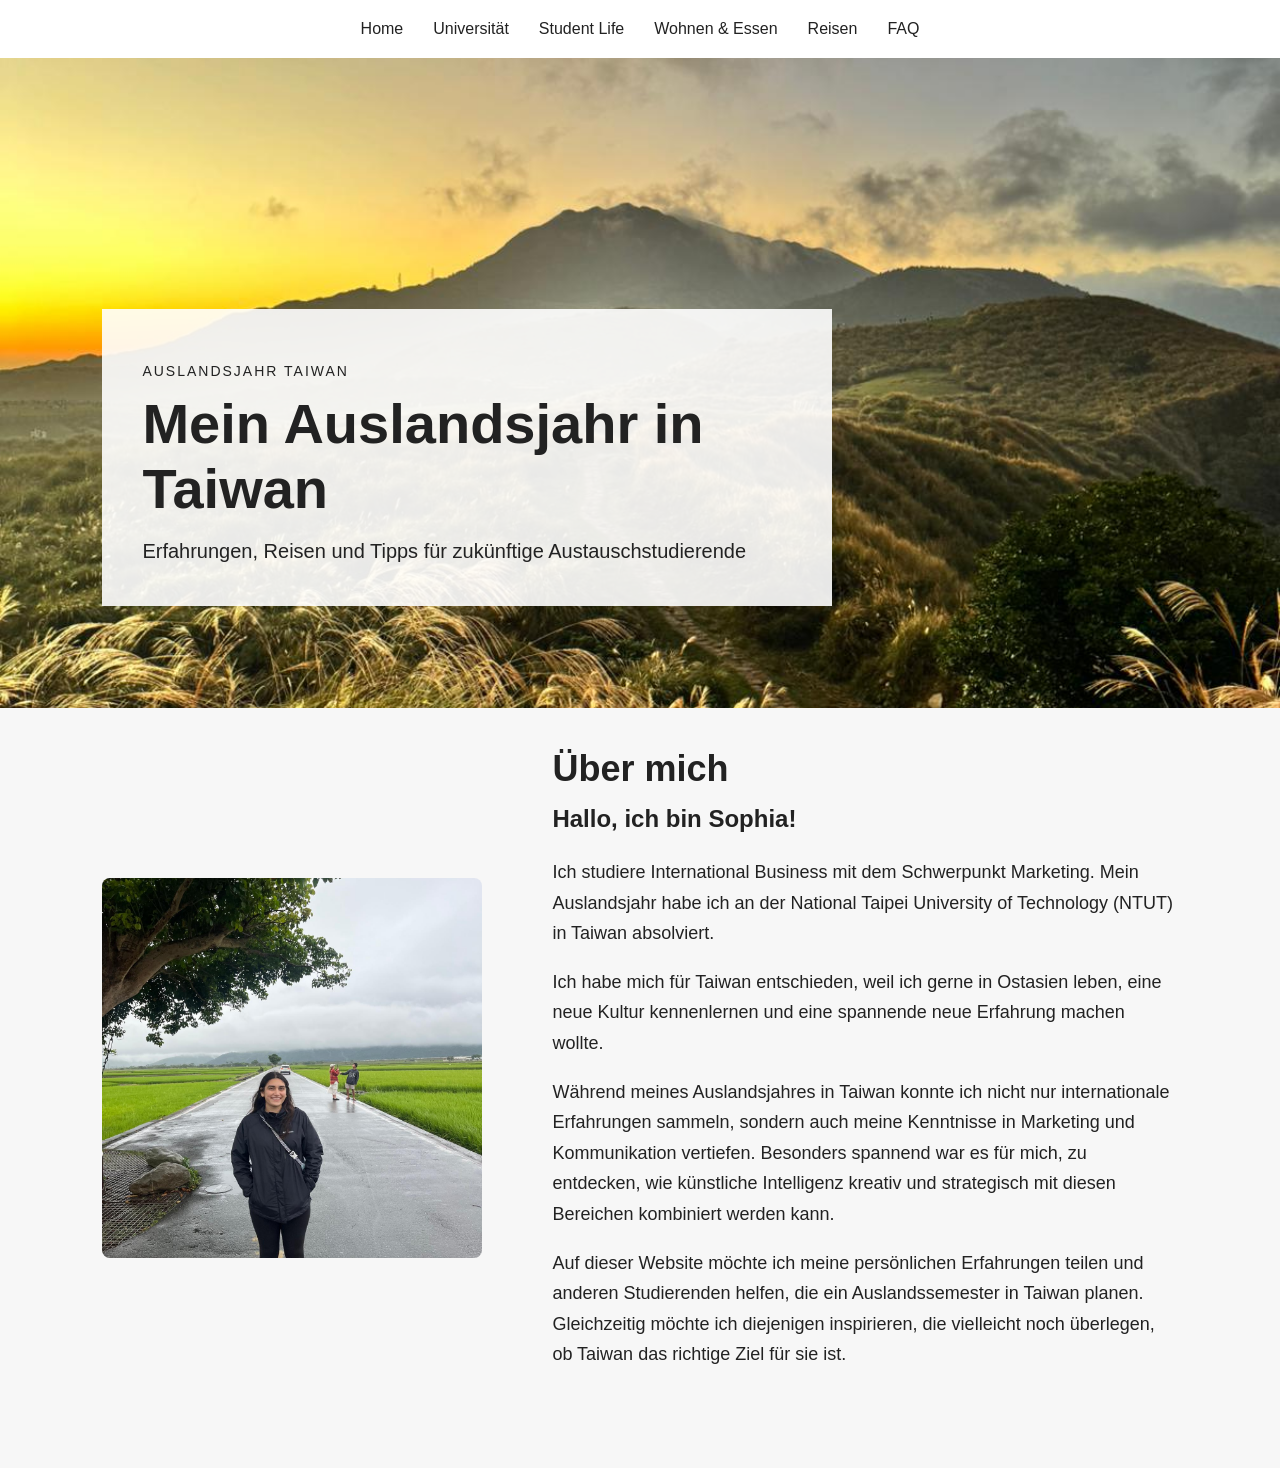
==== index.html @ 9a6781ed "Initial website upload" ====
<!DOCTYPE html>
<html lang="de">
<head>
      <meta charset="UTF-8">
    <meta name="viewport" content="width=device-width, initial-scale=1.0">
    <title>Mein Auslandsjahr in Taiwan</title>
    <link rel="stylesheet" href="style.css">
</head>

<body>

    <header>
    <nav>
        <a href="index.html">Home</a>
        <a href="universitaet.html">Universität</a>
        <a href="student-life.html">Student Life</a>
        <a href="wohnen-essen.html">Wohnen &amp; Essen</a>
        <a href="reisen.html">Reisen</a>
        <a href="tipps.html">FAQ</a>
    </nav>

    <div class="hero">
        <div class="hero-text">
            <p class="hero-label">Auslandsjahr Taiwan</p>

            <h1>Mein Auslandsjahr in Taiwan</h1>

            <p class="hero-subtitle">
                Erfahrungen, Reisen und Tipps für zukünftige Austauschstudierende
            </p>
        </div>
    </div>
</header>
<main>
    <section id="ueber-mich" class="profile-section">
        <div class="profil-container">

            <div class="profil-image">
                <img src="images/profil.jpeg" alt="Sophia in Taiwan">
            </div>

            <div class="profil-text">
                <h2>Über mich</h2>

                <h3>Hallo, ich bin Sophia!</h3>

                <p>
                    Ich studiere International Business mit dem Schwerpunkt Marketing.
                    Mein Auslandsjahr habe ich an der National Taipei University of
                    Technology (NTUT) in Taiwan absolviert.
                </p>

                <p>
                    Ich habe mich für Taiwan entschieden, weil ich gerne in Ostasien
                    leben, eine neue Kultur kennenlernen und eine spannende neue
                    Erfahrung machen wollte.
                </p>

                <p>
                    Während meines Auslandsjahres in Taiwan konnte ich nicht nur
                    internationale Erfahrungen sammeln, sondern auch meine
                    Kenntnisse in Marketing und Kommunikation vertiefen.
                    Besonders spannend war es für mich, zu entdecken, wie
                    künstliche Intelligenz kreativ und strategisch mit
                    diesen Bereichen kombiniert werden kann.
                </p>

                <p>
                    Auf dieser Website möchte ich meine persönlichen Erfahrungen teilen
                    und anderen Studierenden helfen, die ein Auslandssemester in Taiwan
                    planen. Gleichzeitig möchte ich diejenigen inspirieren, die vielleicht
                    noch überlegen, ob Taiwan das richtige Ziel für sie ist.
                </p>
            </div>
        </div>
    </section>

</main>

</body>
</html>
---- style.css ----
body {
    margin: 0;
    font-family: Arial, sans-serif;
    background-color: #f7f7f7;
    color: #222222;
}

/* Navigation */
nav {
    display: flex;
    justify-content: center;
    gap: 30px;
    padding: 20px;
    background-color: white;
}

nav a {
    color: #222222;
    text-decoration: none;
    font-size: 16px;
    font-weight: 500;
}

nav a:hover {
    color: #d34a3a;
}

/* Header */
.hero {
    min-height: 650px;
    background-image: url("images/taiwan-hero.jpeg");
    background-size: cover;
    background-position: center;
    display: flex;
    align-items: flex-end;
}

.hero-text {
    background-color: rgba(255, 255, 255, 0.9);
    margin: 8%;
    padding: 40px;
    max-width: 650px;
}

.hero-label {
    text-transform: uppercase;
    letter-spacing: 2px;
    font-size: 14px;
    margin-bottom: 12px;
}

.hero h1 {
    font-size: 56px;
    margin: 0 0 15px 0;
}

.hero-subtitle {
    font-size: 20px;
    line-height: 1.5;
    margin: 0;
}

.hero-image {
    display: none;
}

/* Hauptinhalt */
main {
    width: 84%;
    max-width: 1200px;
    margin: 0 auto;
}

/* Bereiche */
section {
    padding-top: 80px;
    padding-bottom: 80px;
}

.profile-section {
    padding-top: 40px;
}

.profil-container {
    display: grid;
    grid-template-columns: minmax(240px, 380px) minmax(0, 1fr);
    align-items: center;
    gap: 70px;
}

.profil-image img {
    display: block;
    width: 100%;
    aspect-ratio: 1 / 1;
    object-fit: cover;
    border-radius: 8px;
}

.profil-text h3 {
    margin: -10px 0 24px;
    font-size: 24px;
}

.profil-text p {
    margin: 0 0 18px;
}

.uni-intro {
    display: flex;
    align-items: center;
    gap: 60px;
    margin-bottom: 50px;
}

.uni-intro > div {
    flex: 1;
}

.uni-intro h3 {
    margin: 0 0 18px;
    font-size: 28px;
}

.uni-heading {
    display: flex;
    align-items: center;
    gap: 20px;
    margin-bottom: 25px;
}

.uni-logo {
    width: 75px;
    height: 75px;
    object-fit: contain;
    border-radius: 8px;
}

.uni-heading h3 {
    margin: 0;
    font-size: 28px;
}

.campus-image {
    display: block;
    width: 45%;
    height: 350px;
    object-fit: cover;
    border-radius: 12px;
}

.uni-facts {
    display: grid;
    grid-template-columns: repeat(3, 1fr);
    gap: 20px;
    margin-bottom: 70px;
}

.fact,
.uni-card {
    background-color: white;
    padding: 30px;
    border-radius: 12px;
}

.fact {
    text-align: center;
}

.fact span {
    font-size: 28px;
}

.fact h4,
.fact p,
.uni-card h4,
.uni-card p {
    margin: 0;
}

.student-life-header {
    margin-bottom: 60px;
}

.section-label {
    margin: 0 0 12px;
    color: #d34a3a;
    font-size: 14px;
    font-weight: 700;
    letter-spacing: 1.5px;
    text-transform: uppercase;
}

.student-life-header h2 {
    margin-bottom: 12px;
}

.student-life-header > p:last-child {
    margin: 0;
}

.life-block {
    display: grid;
    grid-template-columns: minmax(280px, 0.9fr) minmax(0, 1fr);
    align-items: center;
    gap: 60px;
    margin-bottom: 80px;
}

.life-block.reverse {
    grid-template-columns: minmax(0, 1fr) minmax(280px, 0.9fr);
}

.life-block.reverse > img {
    grid-column: 2;
    grid-row: 1;
}

.life-block.reverse .life-text {
    grid-column: 1;
    grid-row: 1;
}

.life-block > img {
    display: block;
    width: 100%;
    height: 360px;
    object-fit: cover;
    border-radius: 12px;
}

.life-number {
    margin: 0 0 10px;
    color: #d34a3a;
    font-size: 16px;
    font-weight: 700;
    letter-spacing: 2px;
}

.life-text h3 {
    margin: 0 0 18px;
    font-size: 30px;
}

.life-tags {
    display: flex;
    flex-wrap: wrap;
    gap: 8px;
    margin-bottom: 24px;
}

.life-tags span {
    padding: 7px 12px;
    background-color: white;
    border-radius: 999px;
    font-size: 14px;
}

.life-text > p:not(.life-number) {
    margin: 0 0 18px;
}

.wohnen-section {
    padding: 80px 0;
}

.wohnen-header {
    max-width: 760px;
    margin-bottom: 60px;
}

.wohnen-header h1 {
    font-size: 48px;
    margin: 10px 0 20px;
}

.small-label,
.section-label {
    text-transform: uppercase;
    letter-spacing: 2px;
    font-size: 13px;
    font-weight: 600;
}

.wohnen-main {
    display: grid;
    grid-template-columns: 1.1fr 1fr;
    gap: 60px;
    align-items: center;
    margin-bottom: 50px;
}
.wohnen-image img {
    width: 100%;
    height: 560px;
    object-fit: cover;
    border-radius: 14px;
}

.wohnen-content h2,
.wohnungssuche h2 {
    font-size: 32px;
    margin: 8px 0 20px;
}

.wohnen-facts {
    display: grid;
    grid-template-columns: 1fr 1fr;
    gap: 16px;
    margin-top: 30px;
}

.wohnen-fact {
    display: flex;
    gap: 14px;
    align-items: flex-start;
    background-color: white;
    padding: 20px;
    border-radius: 12px;
}

.wohnen-fact span {
    font-size: 24px;
}

.wohnen-fact p {
    margin: 5px 0 0;
    font-size: 15px;
}

.wohnen-tip {
    background-color: #f6ddd8;
    color: #222222;
    padding: 28px 35px;
    border-radius: 14px;
    margin: 45px 0 70px;
}

.wohnen-tip .small-label {
    color: #d84a3a;
    margin: 0 0 12px;
}

.wohnen-tip p:last-child {
    font-size: 18px;
    line-height: 1.6;
    max-width: 900px;
    margin: 0;
}

.wohnungssuche-heading {
    max-width: 700px;
    margin-bottom: 30px;
}

.housing-options {
    display: grid;
    grid-template-columns: repeat(2, 1fr);
    gap: 24px;
}

.housing-card {
    background-color: white;
    padding: 30px;
    border-radius: 14px;
}

.housing-card h3 {
    margin-top: 0;
}

.housing-link {
    display: inline-block;
    margin-top: 18px;
    font-weight: 600;
    color: #222222;
    text-decoration: none;
}

.housing-link:hover {
    text-decoration: underline;
}

.essen-section {
    padding: 100px 0;
}

.essen-header {
    max-width: 720px;
    margin-bottom: 70px;
}

.essen-header h2 {
    font-size: 44px;
    margin: 8px 0 16px;
}

.essen-label,
.essen-number {
    color: #d84a3a;
    font-size: 13px;
    font-weight: 700;
    letter-spacing: 2px;
}

.essen-label {
    margin: 0 0 12px;
}

.essen-block {
    margin-bottom: 90px;
    clear: both;
}

.essen-description {
    position: relative;
    max-width: 700px;
    margin-bottom: 30px;
}

.essen-number {
    display: block;
    margin-bottom: 8px;
}

.essen-description h3 {
    font-size: 30px;
    margin: 0 0 14px;
}

.essen-description p {
    margin: 0;
    font-size: 17px;
    line-height: 1.7;
}

.essen-gallery {
    display: grid;
    grid-template-columns: repeat(2, minmax(0, 1fr));
    gap: 20px;
    width: 100%;
    height: auto;
    align-items: stretch;
}

.essen-gallery.one-photo {
    grid-template-columns: 1fr;
}

.essen-gallery.two-photos {
    grid-template-columns: repeat(2, minmax(0, 1fr));
    height: auto;
}

.essen-gallery img {
    display: block;
    width: 100%;
    height: 360px;
    object-fit: cover;
    object-position: center;
    min-width: 0;
    border-radius: 14px;
    transition: transform 0.3s ease;
}

.essen-gallery.one-photo img {
    height: 460px;
}

.night-market-gallery img:nth-child(2) {
    object-position: center 25%;
}

.essen-favorites {
    display: grid;
    grid-template-columns: repeat(2, minmax(0, 1fr));
    gap: 20px;
}

.essen-favorite {
    position: relative;
    height: 300px;
    margin: 0;
    overflow: hidden;
    border-radius: 14px;
}

.essen-favorite img {
    display: block;
    width: 100%;
    height: 100%;
    object-fit: cover;
}

.essen-favorite figcaption {
    position: absolute;
    right: 14px;
    bottom: 14px;
    left: 14px;
    width: fit-content;
    max-width: calc(100% - 28px);
    padding: 9px 12px;
    border-radius: 8px;
    background: rgba(255, 255, 255, 0.92);
    color: #222;
    font-size: 14px;
    font-weight: 600;
}

.food-block {
    margin-bottom: 90px;
}

.food-text {
    max-width: 650px;
    margin-bottom: 28px;
}

.food-number {
    display: block;
    color: #d84a3a;
    font-size: 14px;
    font-weight: 700;
    letter-spacing: 2px;
    margin-bottom: 8px;
}

.food-text h3 {
    font-size: 30px;
    margin: 0 0 12px;
}

.food-text p {
    margin: 0;
    font-size: 17px;
    line-height: 1.7;
}

.food-gallery {
    display: grid;
    gap: 18px;
}

.food-gallery img,
.essen-gallery img,
.favorite-item img,
.essen-favorite img {
    width: 100%;
    height: 100%;
    object-fit: cover;
    object-position: center;
    display: block;
    border-radius: 14px;
    transition: transform 0.3s ease;
}

.food-gallery,
.essen-gallery,
.favorites-grid,
.essen-favorites {
    min-width: 0;
}

.food-gallery-two {
    grid-template-columns: 1.4fr 1fr;
    grid-auto-rows: 360px;
}

.food-gallery-three {
    grid-template-columns: repeat(3, 1fr);
    grid-auto-rows: 300px;
}

.food-gallery-large {
    grid-template-columns: 1fr;
}

.food-gallery-large img {
    height: 500px;
}

.favorites-grid {
    display: grid;
    grid-template-columns: repeat(2, 1fr);
    gap: 18px;
}

.favorite-item {
    position: relative;
    overflow: hidden;
    border-radius: 14px;
    height: 320px;
}

.favorite-item img,
.essen-favorite img {
    width: 100%;
    height: 100%;
    object-fit: cover;
}

.favorite-item:hover img {
    transform: scale(1.04);
}

.favorite-item span {
    position: absolute;
    left: 18px;
    bottom: 18px;
    background-color: rgba(255, 255, 255, 0.92);
    color: #222222;
    padding: 9px 14px;
    border-radius: 8px;
    font-size: 15px;
    font-weight: 600;
}

.housing-card h3 a {
    color: inherit;
    text-decoration: none;
}

.housing-card h3 a:hover {
    color: #d34a3a;
}

.reisen-section {
    padding: 80px 0;
}

.reisen-header {
    max-width: 760px;
    margin-bottom: 50px;
}

.reisen-label {
    margin: 0 0 12px;
    color: #d84a3a;
    font-size: 13px;
    font-weight: 700;
    letter-spacing: 2px;
}

.reisen-header h1 {
    margin: 0 0 18px;
    font-size: 46px;
}

.reisen-header > p:last-child {
    margin: 0;
    font-size: 18px;
    line-height: 1.7;
}

.reisen-grid {
    display: grid;
    grid-template-columns: repeat(2, minmax(0, 1fr));
    gap: 24px;
}

.reise-card {
    position: relative;
    min-width: 0;
    min-height: 370px;
    overflow: hidden;
    border-radius: 14px;
    background: #e7e0d9;
}

.reise-card > img {
    display: block;
    width: 100%;
    height: 100%;
    min-height: 370px;
    object-fit: cover;
    object-position: center;
    transition: transform 0.4s ease;
}

.reise-card:hover > img {
    transform: scale(1.04);
}

.reise-info {
    position: absolute;
    right: 0;
    bottom: 0;
    left: 0;
    padding: 58px 24px 24px;
    color: white;
    background: linear-gradient(transparent, rgba(0, 0, 0, 0.78));
}

.reise-info span {
    font-size: 12px;
    font-weight: 700;
    letter-spacing: 2px;
}

.reise-info h2 {
    margin: 8px 0;
    font-size: 28px;
}

.reise-info p {
    max-width: 520px;
    margin: 0;
    font-size: 16px;
    line-height: 1.5;
}

/* FAQ PAGE */
.faq-section {
    padding: 70px 0 110px;
}

.faq-hero {
    display: grid;
    grid-template-columns: 1.05fr 0.95fr;
    align-items: stretch;
    gap: 55px;
    align-items: center;
    margin-bottom: 100px;
}

.faq-hero-content {
    align-self: center;
    padding: 30px 0;
}

.faq-eyebrow {
    display: block;
    color: #d84a3a;
    font-size: 12px;
    font-weight: 700;
    letter-spacing: 2px;
    text-transform: uppercase;
}

.faq-hero-content h1 {
    font-size: clamp(40px, 5vw, 70px);
    line-height: 1.1;
    letter-spacing: -2px;
    margin: 25px 0;
}

.faq-hero-content h1 em {
    display: block;
    color: #d84a3a;
    font-style: normal;
}

.faq-hero-content > p {
    max-width: 470px;
    font-size: 17px;
    line-height: 1.85;
    color: #555;
}

.faq-explore {
    display: inline-flex;
    align-items: center;
    gap: 20px;
    margin-top: 25px;
    padding-bottom: 9px;
    border-bottom: 2px solid #d84a3a;
    color: #222;
    text-decoration: none;
    font-weight: 600;
    transition: color 0.2s ease;
}

.faq-explore:hover {
    color: #d84a3a;
}

.faq-explore:focus-visible {
    outline: 2px solid #222;
    outline-offset: 4px;
}

.faq-hero-image {
    position: relative;
}

.faq-hero-image img {
    display: block;
    width: 100%;
    height: 520px;
    object-fit: cover;
    border-radius: 12px;
}

.faq-image-label {
    position: absolute;
    bottom: 20px;
    left: 20px;
    padding: 12px 16px;
    background: rgba(255, 255, 255, 0.94);
    border-radius: 6px;
    font-size: 11px;
    font-weight: 700;
    letter-spacing: 1px;
}

.faq-section-heading {
    display: flex;
    align-items: flex-end;
    justify-content: space-between;
    gap: 20px;
    margin-bottom: 30px;
    scroll-margin-top: 100px;
}

.faq-section-heading h2 {
    font-size: clamp(28px, 3.5vw, 42px);
    margin: 12px 0 0;
    letter-spacing: -1px;
}

.faq-heading-icon {
    font-size: 42px;
    color: #d84a3a;
}

.faq-list {
    max-width: 100%;
    border-top: 1px solid #d7d7d7;
}

.faq-item {
    border-bottom: 1px solid #d7d7d7;
    transition: background 0.2s ease;
}

.faq-item[open] {
    background: #fff;
}

.faq-item summary {
    display: flex;
    align-items: center;
    min-height: 95px;
    padding: 25px 75px 25px 25px;
    position: relative;
    cursor: pointer;
    list-style: none;
    font-size: 21px;
    font-weight: 600;
    line-height: 1.45;
}

.faq-question-number {
    flex-shrink: 0;
    margin-right: 24px;
    color: #d84a3a;
    font-size: 13px;
    font-weight: 700;
    letter-spacing: 1px;
}

.faq-item summary::-webkit-details-marker {
    display: none;
}

.faq-item summary::after {
    content: "+";
    position: absolute;
    right: 25px;
    top: 50%;
    transform: translateY(-50%);
    display: grid;
    place-items: center;
    width: 38px;
    height: 38px;
    border: 1px solid #d84a3a;
    border-radius: 50%;
    color: #d84a3a;
    font-size: 24px;
    font-weight: 400;
}

.faq-item[open] summary::after {
    content: "−";
    background: #d84a3a;
    color: #fff;
}

.faq-answer {
    max-width: 850px;
    padding: 0 75px 32px 25px;
}

.faq-answer p {
    font-size: 17px;
    line-height: 1.85;
    color: #555;
    margin: 0 0 18px;
}

.faq-answer p:last-child {
    margin-bottom: 0;
}

.faq-item summary:hover {
    color: #d84a3a;
}

.faq-item summary:focus-visible {
    outline: 2px solid #d84a3a;
    outline-offset: 4px;
}

.fact h4 {
    font-size: 20px;
    margin: 15px 0 5px;
}

.fact p {
    margin: 0;
    font-size: 16px;
}

.uni-erfahrung {
    margin-top: 70px;
    padding-top: 10px;
}

.uni-erfahrung .section-label {
    color: #d84a3a;
    margin-bottom: 35px;
}

.experience-grid {
    display: grid;
    grid-template-columns: repeat(2, 1fr);
    column-gap: 70px;
    row-gap: 55px;
}

.experience-item {
    padding-top: 22px;
    border-top: 1px solid #d8d8d8;
}

.experience-number {
    display: block;
    color: #d34a3a;
    font-size: 15px;
    font-weight: 700;
    letter-spacing: 2px;
    margin-bottom: 14px;
}

.experience-item h3 {
    font-size: 25px;
    margin: 0 0 14px;
}

.experience-item p {
    font-size: 17px;
    line-height: 1.7;
    margin: 0;
    max-width: 520px;
}

section h2 {
    font-size: 36px;
    margin-top: 0;
    margin-bottom: 25px;
}

section p {
    font-size: 18px;
    line-height: 1.7;
    max-width: 800px;
}

/* Handy */
@media (max-width: 800px) {
    nav {
        gap: 15px;
        flex-wrap: wrap;
    }

    nav a {
        font-size: 14px;
    }

    .hero {
        min-height: 560px;
    }

    .hero-text {
        margin: 6%;
        padding: 28px;
    }

    .hero h1 {
        font-size: 36px;
    }

    .hero-subtitle {
        font-size: 18px;
    }

    section h2 {
        font-size: 30px;
    }

    .profil-container {
        grid-template-columns: 1fr;
        gap: 35px;
    }

    .profil-image img {
        max-width: 320px;
        margin: 0 auto;
    }

    .uni-intro {
        flex-direction: column;
    }

    .campus-image {
        width: 100%;
    }

    .uni-facts,
    .experience-grid {
        grid-template-columns: 1fr;
    }

    .experience-grid {
        row-gap: 35px;
    }

    .student-life-header {
        margin-bottom: 40px;
    }

    .life-block,
    .life-block.reverse {
        display: flex;
        flex-direction: column;
        align-items: stretch;
        gap: 30px;
        margin-bottom: 60px;
    }

    .life-block.reverse > img,
    .life-block.reverse .life-text {
        grid-column: auto;
        grid-row: auto;
    }

    .life-block > img {
        height: 260px;
    }

    .life-text h3 {
        font-size: 26px;
    }

    .wohnen-header {
        margin-bottom: 40px;
    }

    .wohnen-main {
        grid-template-columns: 1fr;
    }

    .wohnen-image img {
        height: 400px;
    }

    .wohnen-facts,
    .housing-options {
        grid-template-columns: 1fr;
    }

    .wohnen-header h1 {
        font-size: 38px;
    }

    .essen-section {
        padding: 60px 0;
    }

    .essen-header {
        margin-bottom: 45px;
    }

    .food-block {
        grid-template-columns: 1fr;
        gap: 30px;
        margin-bottom: 60px;
    }

    .food-gallery-three,
    .food-gallery-two,
    .favorites-grid {
        grid-template-columns: 1fr;
    }

    .food-gallery-two {
        grid-auto-rows: 300px;
    }

    .food-gallery-three {
        grid-auto-rows: 280px;
    }

    .food-gallery-large img {
        height: 320px;
    }

    .favorite-item {
        height: 300px;
    }

    .essen-header h2 {
        font-size: 36px;
    }

    .essen-block {
        margin-bottom: 60px;
    }

    .essen-gallery.two-photos,
    .essen-favorites {
        grid-template-columns: 1fr;
    }

    .two-photos {
        height: auto;
    }

    .essen-gallery.one-photo img,
    .essen-gallery.two-photos img {
        height: 280px;
    }

    .essen-favorite {
        height: 280px;
    }

    .reisen-section {
        padding: 60px 0;
    }

    .faq-section {
        padding: 40px 0 70px;
    }

    .faq-hero {
        grid-template-columns: 1fr;
        gap: 35px;
        margin-bottom: 70px;
    }

    .faq-hero-content {
        padding: 0;
    }

    .faq-hero-content h1 {
        font-size: 36px;
        letter-spacing: -1px;
    }

    .faq-hero-image img {
        height: 360px;
    }

    .faq-section-heading {
        align-items: center;
    }

    .faq-heading-icon {
        font-size: 30px;
    }

    .faq-item summary {
        min-height: 80px;
        font-size: 17px;
        padding: 20px 60px 20px 12px;
    }

    .faq-item summary::after {
        right: 12px;
        width: 32px;
        height: 32px;
    }

    .faq-question-number {
        margin-right: 12px;
    }

    .faq-answer {
        padding: 0 20px 25px 12px;
    }

    .faq-answer p {
        font-size: 16px;
    }

    .reisen-header h1 {
        font-size: 36px;
    }

    .reisen-grid {
        grid-template-columns: 1fr;
        gap: 20px;
    }

    .reise-card,
    .reise-card > img {
        min-height: 320px;
    }

    .reise-info {
        padding: 50px 20px 20px;
    }
}
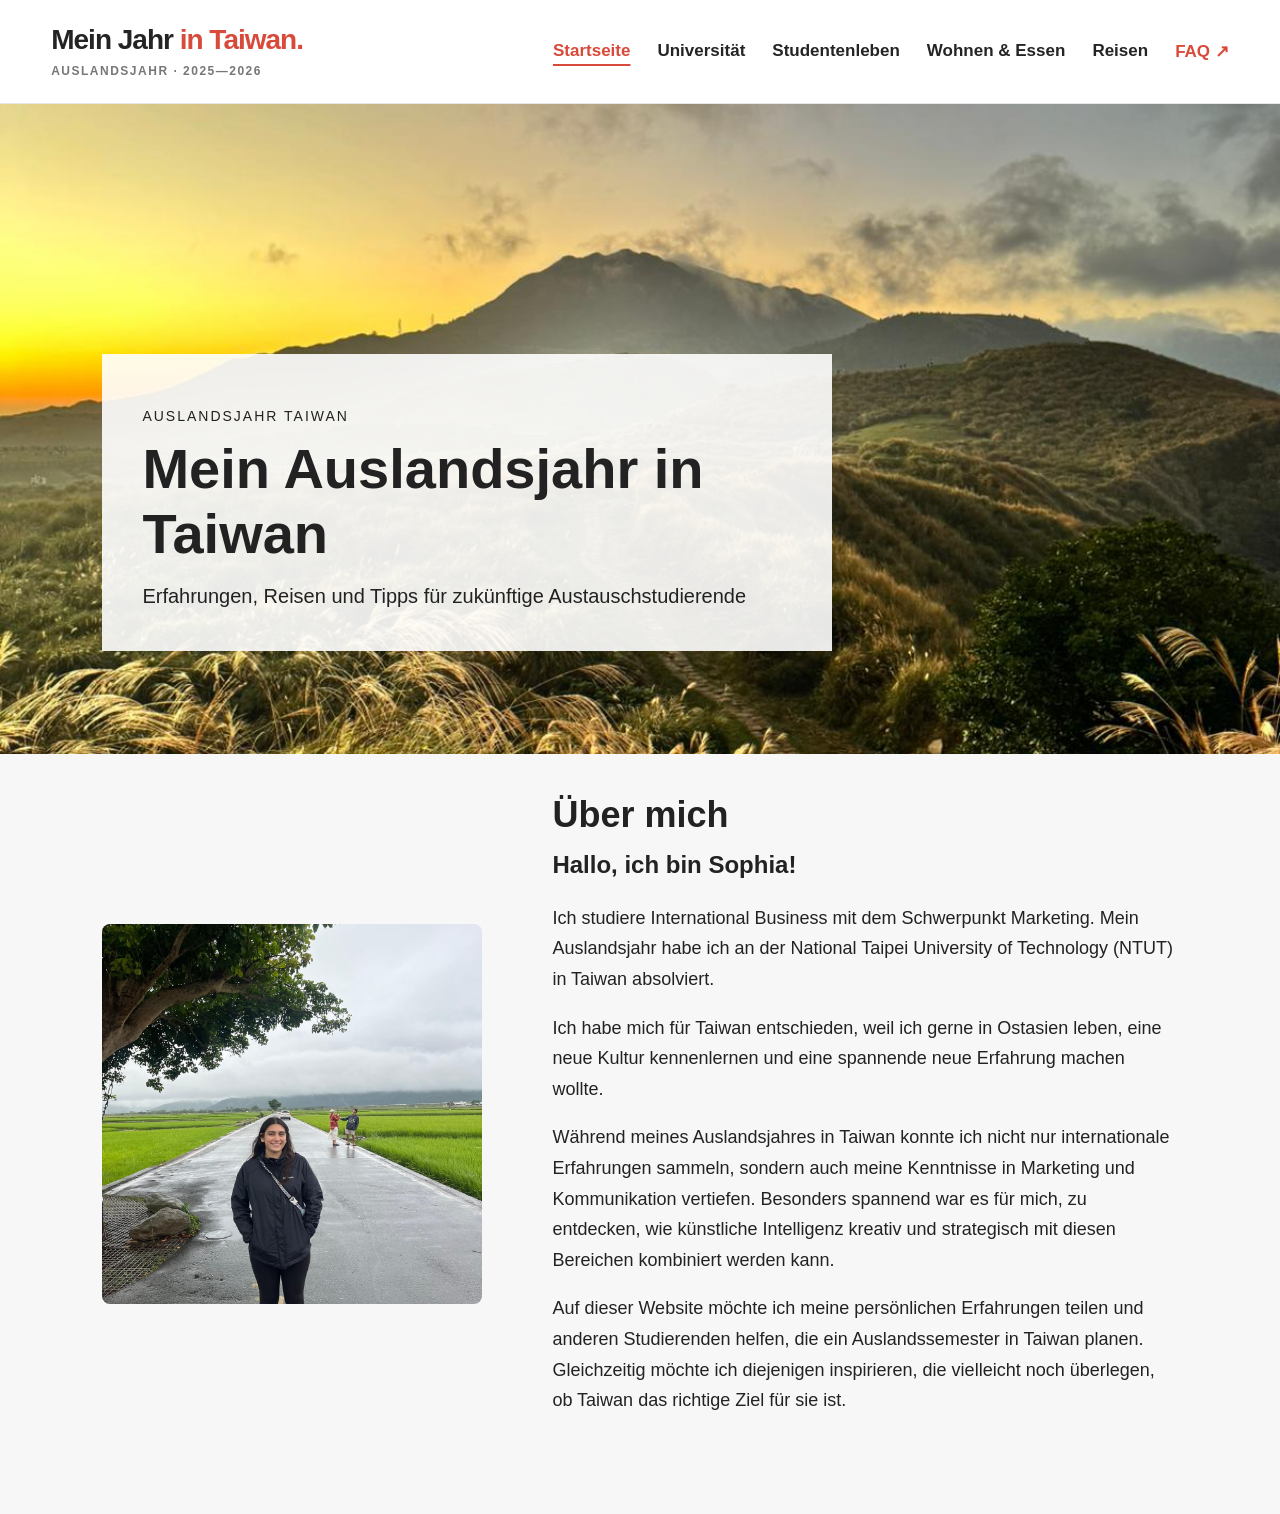
==== commit 12cfd4d1: "changes 1" ====
--- a/index.html
+++ b/index.html
@@ -9,15 +9,25 @@
 
 <body>
 
-    <header>
-    <nav>
-        <a href="index.html">Home</a>
-        <a href="universitaet.html">Universität</a>
-        <a href="student-life.html">Student Life</a>
-        <a href="wohnen-essen.html">Wohnen &amp; Essen</a>
-        <a href="reisen.html">Reisen</a>
-        <a href="tipps.html">FAQ</a>
-    </nav>
+<header class="site-header">
+    <div class="nav-container">
+        <a href="index.html" class="site-brand">
+            <span class="brand-text">
+                <strong>Mein Jahr <em>in Taiwan.</em></strong>
+                <small>AUSLANDSJAHR · 2025—2026</small>
+            </span>
+        </a>
+
+        <nav class="site-nav" aria-label="Hauptnavigation">
+            <a href="index.html" class="active">Startseite</a>
+            <a href="universitaet.html">Universität</a>
+            <a href="student-life.html">Studentenleben</a>
+            <a href="wohnen-essen.html">Wohnen &amp; Essen</a>
+            <a href="reisen.html">Reisen</a>
+            <a href="tipps.html" class="nav-faq">FAQ <span aria-hidden="true">↗</span></a>
+        </nav>
+    </div>
+</header>
 
     <div class="hero">
         <div class="hero-text">
@@ -30,7 +40,6 @@
             </p>
         </div>
     </div>
-</header>
 <main>
     <section id="ueber-mich" class="profile-section">
         <div class="profil-container">
--- a/style.css
+++ b/style.css
@@ -5,24 +5,111 @@
     color: #222222;
 }
 
-/* Navigation */
-nav {
+/* ===== NEW EDITORIAL NAVIGATION ===== */
+.site-header {
+    position: sticky;
+    top: 0;
+    z-index: 1000;
+    background: #ffffff;
+    border-bottom: 1px solid #e8e5e2;
+}
+
+.nav-container {
+    width: 92%;
+    max-width: 1450px;
+    margin: auto;
     display: flex;
-    justify-content: center;
-    gap: 30px;
-    padding: 20px;
-    background-color: white;
-}
-
-nav a {
-    color: #222222;
+    justify-content: space-between;
+    align-items: center;
+    gap: 40px;
+    padding: 25px 0;
+}
+
+.site-brand {
     text-decoration: none;
-    font-size: 16px;
-    font-weight: 500;
-}
-
-nav a:hover {
-    color: #d34a3a;
+    flex-shrink: 0;
+}
+
+.brand-text {
+    display: flex;
+    flex-direction: column;
+    gap: 8px;
+}
+
+.brand-text strong {
+    color: #242424;
+    font-size: 28px;
+    font-weight: 800;
+    letter-spacing: -1px;
+    line-height: 1.1;
+}
+
+.brand-text em {
+    color: #d84a3a;
+    font-style: normal;
+}
+
+.brand-text small {
+    color: #777777;
+    font-size: 12px;
+    font-weight: 600;
+    letter-spacing: 1.5px;
+}
+
+.site-nav {
+    display: flex;
+    align-items: center;
+    gap: 27px;
+}
+
+.site-nav a {
+    color: #242424;
+    font-size: 17px;
+    font-weight: 600;
+    text-decoration: none;
+    white-space: nowrap;
+    transition: color 0.2s ease;
+}
+
+.site-nav a:hover,
+.site-nav a.active,
+.site-nav a:last-child {
+    color: #d84a3a;
+}
+
+.site-nav a.active {
+    text-decoration: underline;
+    text-decoration-thickness: 2px;
+    text-underline-offset: 8px;
+}
+
+@media (max-width: 1100px) {
+    .nav-container {
+        flex-direction: column;
+        align-items: flex-start;
+        gap: 22px;
+    }
+
+    .site-nav {
+        width: 100%;
+        overflow-x: auto;
+        padding-bottom: 10px;
+        scrollbar-width: thin;
+    }
+}
+
+@media (max-width: 600px) {
+    .brand-text strong {
+        font-size: 25px;
+    }
+
+    .site-nav a {
+        font-size: 16px;
+    }
+
+    .site-nav {
+        gap: 20px;
+    }
 }
 
 /* Header */
@@ -976,15 +1063,6 @@
 
 /* Handy */
 @media (max-width: 800px) {
-    nav {
-        gap: 15px;
-        flex-wrap: wrap;
-    }
-
-    nav a {
-        font-size: 14px;
-    }
-
     .hero {
         min-height: 560px;
     }
